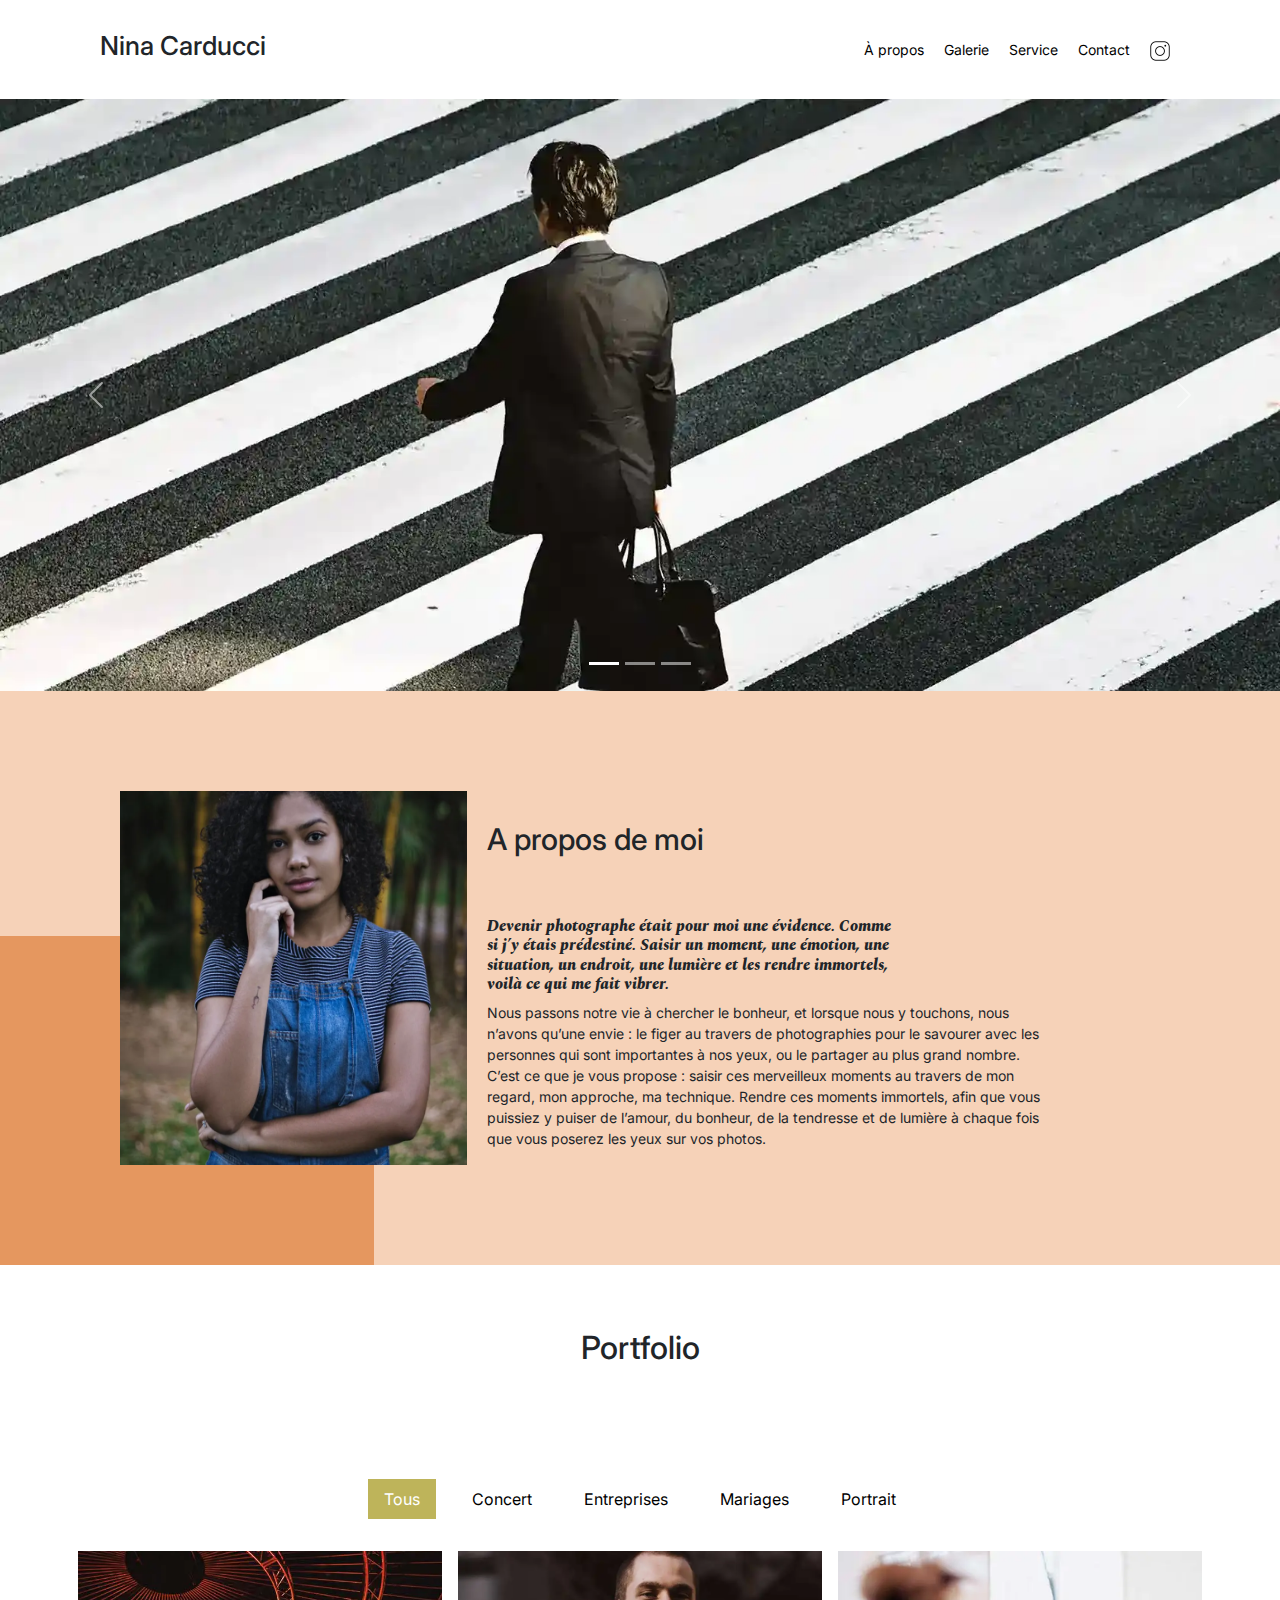
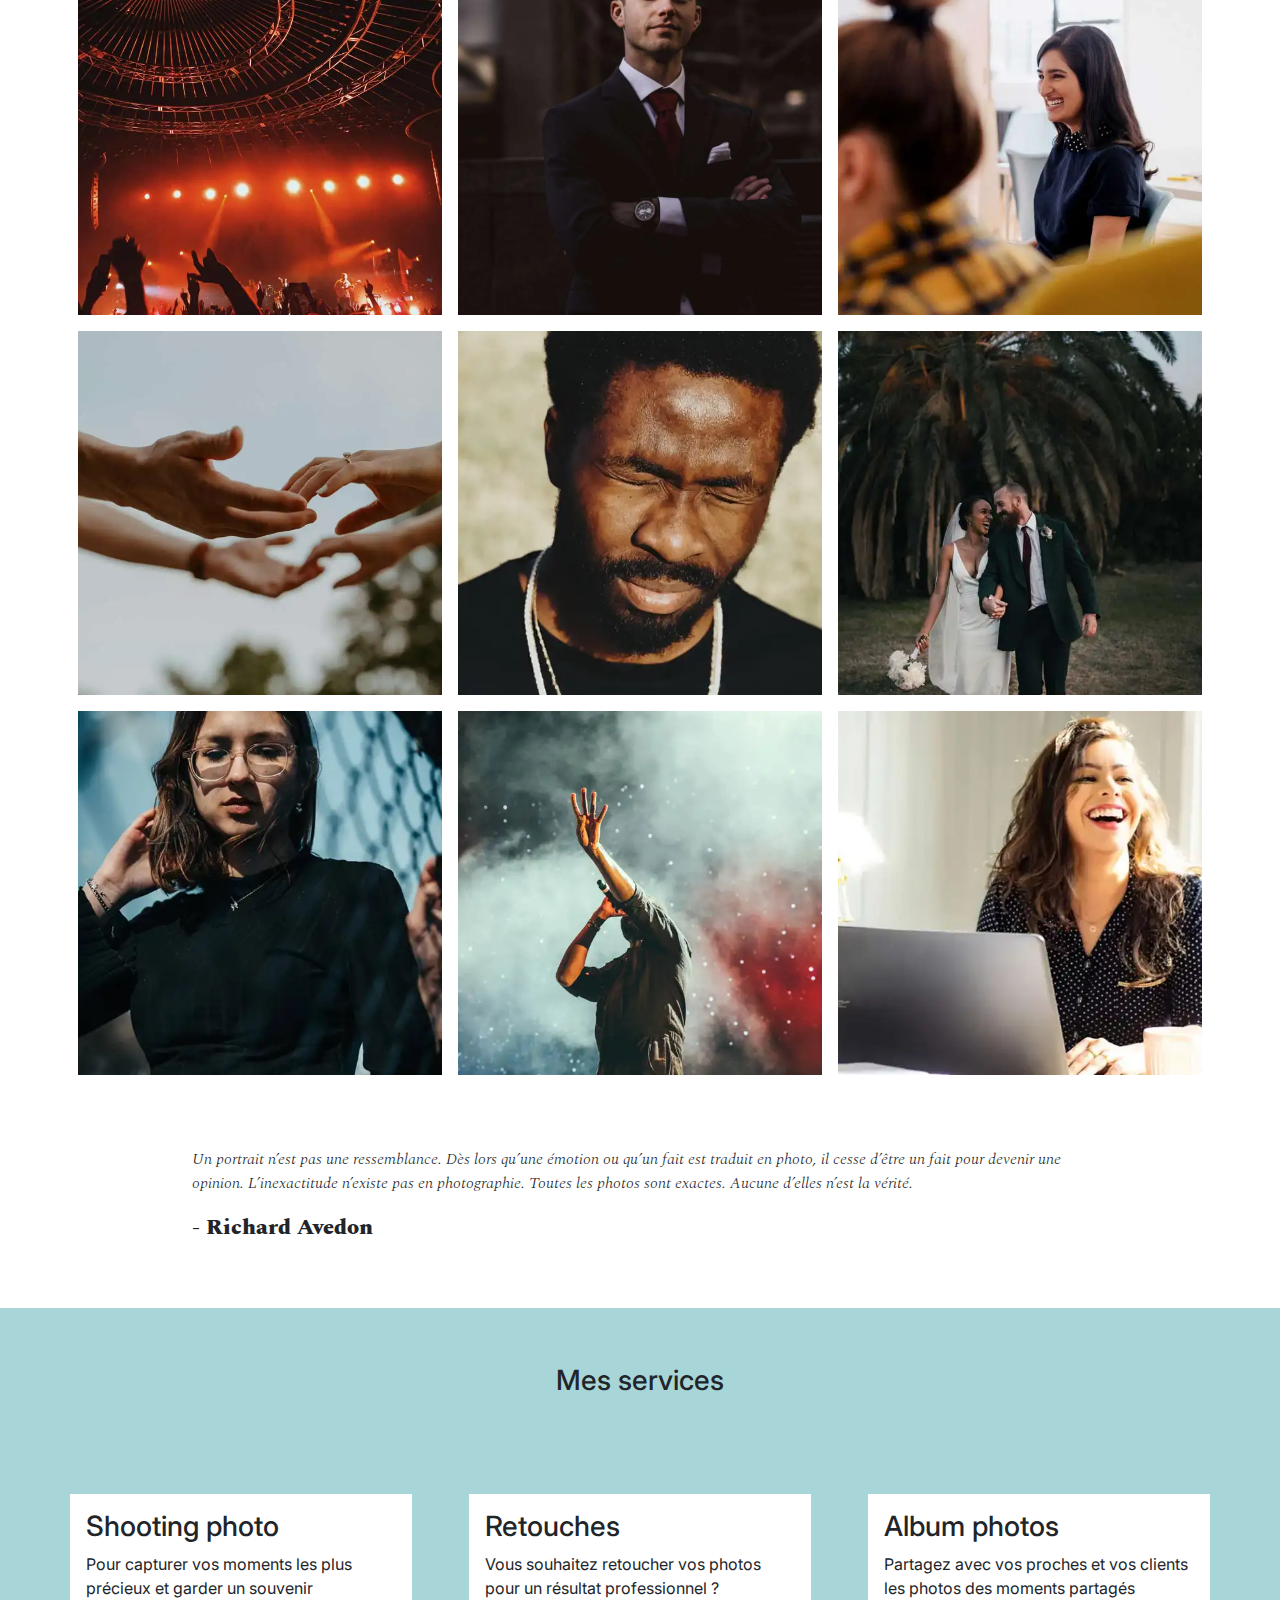
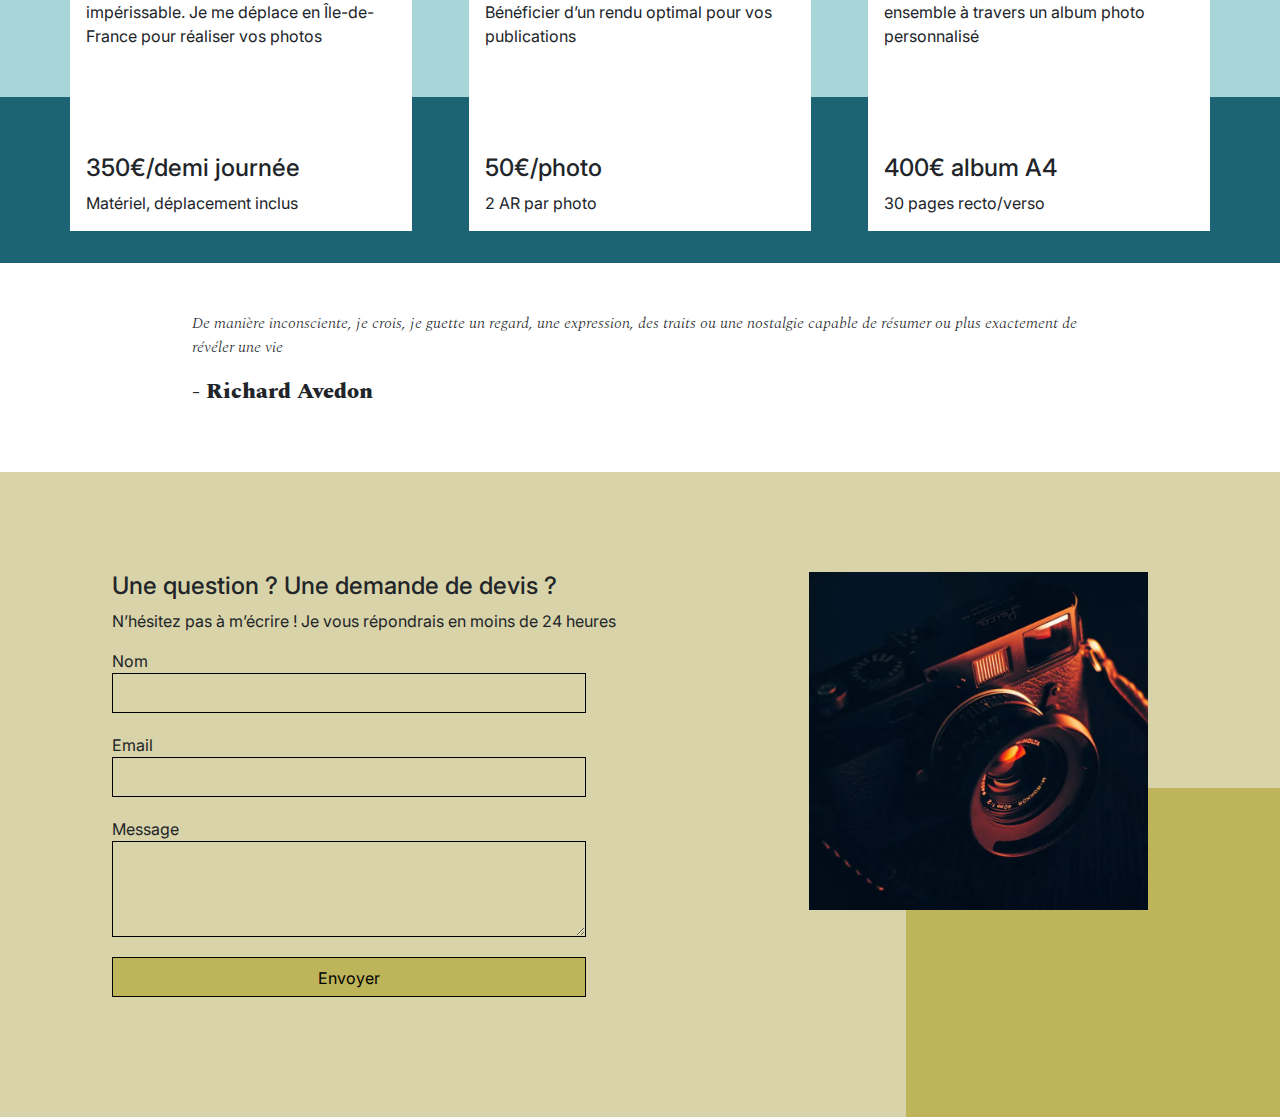
==== index.html @ 395af598 "style" ====
<!DOCTYPE html>
<html lang="fr">
  <head>
    <meta charset="UTF-8" />
    <meta name="viewport" content="width=device-width, initial-scale=1.0" />
    <meta name="author" content="Nina Carducci" />
    <meta
      name="description"
      content="Photographe professionnelle expérimentée basée à Bordeaux, spécialisée en portraits & événementiel"
    />
    <meta name="robots" content="index, follow" />

    <!-- Primary Meta Tags -->
    <title>Nina Carducci</title>
    <meta name="title" content="Nina Carducci" />

    <!-- Open Graph / Facebook -->
    <meta property="og:type" content="website" />
    <meta
      property="og:url"
      content="https://maxxxiiime.github.io/ninacarducci/"
    />
    <meta property="og:title" content="Nina Carducci" />
    <meta
      property="og:description"
      content="Photographe professionnelle expérimentée basée à Bordeaux, spécialisée en portraits & événementiel"
    />
    <meta
      property="og:image"
      content="https://maxxxiiime.github.io/ninacarducci/assets/images/photographe-nina-carducci-w-840.webp/"
    />

    <!-- Twitter -->
    <meta property="twitter:card" content="summary_large_image" />
    <meta
      property="twitter:url"
      content="https://maxxxiiime.github.io/ninacarducci/"
    />
    <meta property="twitter:title" content="Nina Carducci" />
    <meta
      property="twitter:description"
      content="Photographe professionnelle expérimentée basée à Bordeaux, spécialisée en portraits & événementiel"
    />
    <meta
      property="twitter:image"
      content="https://maxxxiiime.github.io/ninacarducci/assets/images/photographe-nina-carducci-w-840.webp/"
    />
    <!-- Instagram -->
    <meta property="instagram:title" content="Nina Carducci" />
    <meta
      property="instagram:description"
      content="Photographe professionnelle expérimentée basée à Bordeaux, spécialisée en portraits & événementiel"
    />
    <meta
      property="og:instagram"
      content="https://www.instagram.com/ninacarducci.photo/"
    />
    <meta
      property="instagram:image"
      content="https://maxxxiiime.github.io/ninacarducci/assets/images/photographe-nina-carducci-w-840.webp"
    />
    <script type="application/ld+json">
      {
        "@context": "http://schema.org",
        "@type": "LocalBusiness",
        "name": "Nina Carducci",
        "address": {
          "@type": "PostalAddress",
          "streetAddress": "68 Avenue Alsace-Lorraine",
          "postalCode": "33200",
          "addressLocality": "Bordeaux"
        },
        "telephone": "05 56 67 78 89",
        "openingHours": "Mo-Fr 10:00-19:00"
        "url": "https://ninacarducci.github.io/",
      }
    </script>
<style>
			@import url('https://fonts.googleapis.com/css2?family=Inter&family=Spectral:ital,wght@0,400;1,300;1,800&display=swap');
		</style>
    <link
      rel="stylesheet"
      href="https://cdn.jsdelivr.net/npm/bootstrap@5.3.0/dist/css/bootstrap.min.css"
    />
    <link rel="stylesheet" href="./assets/style.css" />
    <!-- <link rel="stylesheet" href="./assets/style2.css" /> -->

    <link
      rel="icon"
      type="image/png"
      href="./assets/images/ninacarducci-favicon.png"
    />
    <title>Nina Carducci</title>
  </head>
  <body>
    <header class="top-header">
      <h1 class="name">Nina Carducci</h1>
      <div class="nav">
        <ul>
          <li>
            <a href="#about" aria-label="Aller à la section À propos"
              >À propos</a
            >
          </li>
          <li>
            <a href="#gallery" aria-label="Aller à la section Galerie"
              >Galerie</a
            >
          </li>
          <li>
            <a href="#services" aria-label="Aller à la section Service"
              >Service</a
            >
          </li>
          <li>
            <a href="#contact" aria-label="Aller à la section Contact"
              >Contact</a
            >
          </li>
          <li>
            <a
              class="social-link"
              href="https://www.instagram.com/ninacarducci.photo/?hl=fr"
              target="_blank"
              aria-label="Visitez mon profil Instagram"
            >
              <img
                src="assets/images/instagram.webp"
                width="20px"
                height="20px"
                alt="instagram"
                aria-label="instagram"
            /></a>
          </li>
        </ul>
      </div>
    </header>
    <main>
      <div id="header">
        <div
          id="carouselExampleIndicators"
          class="carousel slide"
          data-bs-ride="carousel"
        >
          <div class="carousel-indicators">
            <button
              type="button"
              data-bs-target="#carouselExampleIndicators"
              data-bs-slide-to="0"
              class="active"
              aria-current="true"
              aria-label="Slide 1"
            ></button>
            <button
              type="button"
              data-bs-target="#carouselExampleIndicators"
              data-bs-slide-to="1"
              aria-label="Slide 2"
            ></button>
            <button
              type="button"
              data-bs-target="#carouselExampleIndicators"
              data-bs-slide-to="2"
              aria-label="Slide 3"
            ></button>
          </div>
          <div class="carousel-inner">
            <div class="carousel-item active">
              <img
                src="./assets/images/slider/ryoji-iwata-photographie-ninacarducci.webp"
                class="d-block w-100 h-100"
                alt="ryoji photographie ninacarducci"
                aria-label="ryoji photographie ninacarducci"
              />
            </div>
            <div class="carousel-item">
              <img
                src="./assets/images/slider/nicholas-green-photographie-ninacarducci.webp"
                class="d-block w-100 h-100"
                alt="nicholas photographie ninacarducci"
                aria-label="nicholas photographie ninacarducci"
              />
            </div>
            <div class="carousel-item">
              <img
                src="./assets/images/slider/edward-cisneros-photographie-ninacarducci.webp"
                class="d-block w-100 h-100"
                alt="edward photographie ninacarducci"
                aria-label="edward photographie ninacarducci"
              />
            </div>
          </div>
          <button
            class="carousel-control-prev"
            type="button"
            data-bs-target="#carouselExampleIndicators"
            data-bs-slide="prev"
            aria-label="Slide précedent"
          >
            <span
              class="carousel-control-prev-icon"
              aria-hidden="true"
              aria-label="Image précédente"
            ></span>
            <span class="visually-hidden">Previous</span>
          </button>
          <button
            class="carousel-control-next"
            type="button"
            data-bs-target="#carouselExampleIndicators"
            data-bs-slide="next"
            aria-label="Slide suivant"
          >
            <span
              class="carousel-control-next-icon"
              aria-hidden="true"
              aria-label="Image suivante"
            ></span>
            <span class="visually-hidden">Next</span>
          </button>
        </div>
      </div>
      <div id="about">
        <div class="picture left">
          <img
            src="./assets/images/photographe-nina-carducci-w-840.webp"
            class="w-100 h-100"
            alt="photographie nina carducci"
            loading="lazy"
          />
        </div>
        <div id="about-me">
          <h3 class="about-me__title">A propos de moi</h3>
          <h6 class="about-me__introduction">
            Devenir photographe était pour moi une évidence. Comme si j’y étais
            prédestiné. Saisir un moment, une émotion, une situation, un
            endroit, une lumière et les rendre immortels, voilà ce qui me fait
            vibrer.
          </h6>
          <p>
            Nous passons notre vie à chercher le bonheur, et lorsque nous y
            touchons, nous n’avons qu’une envie : le figer au travers de
            photographies pour le savourer avec les personnes qui sont
            importantes à nos yeux, ou le partager au plus grand nombre. C’est
            ce que je vous propose : saisir ces merveilleux moments au travers
            de mon regard, mon approche, ma technique. Rendre ces moments
            immortels, afin que vous puissiez y puiser de l’amour, du bonheur,
            de la tendresse et de lumière à chaque fois que vous poserez les
            yeux sur vos photos.
          </p>
        </div>
      </div>
      <div id="gallery">
        <h2 class="title">Portfolio</h2>
        <div class="container py-3">
          <div class="gallery" style="display: none">
            <img
              src="./assets/images/gallery/concerts/aaron-paul-photo-ninacarducci-w-630.webp"
              data-gallery-tag="Concert"
              class="gallery-item"
              width="630"
              height="840"
              alt="photographie nina carducci concert aaron"
              aria-label="photographie nina carducci concert aaron"
              loading="lazy"
            />

            <img
              data-gallery-tag="Entreprises"
              class="gallery-item"
              src="./assets/images/gallery/entreprise/ali-morshedlou-photo-ninacarducci-w-840.webp"
              width="840"
              height="1260"
              alt="photographie nina carducci entreprise ali"
              aria-label="photographie nina carducci entreprise ali "
              loading="lazy"
            />

            <img
              data-gallery-tag="Entreprises"
              class="gallery-item"
              src="./assets/images/gallery/entreprise/jason-goodman-photo-ninacarducci-w-840.webp"
              width="840px"
              alt="photographie nina carducci entreprise jason"
              aria-label="photographie nina carducci entreprise jason"
              loading="lazy"
            />

            <img
              data-gallery-tag="Mariages"
              class="gallery-item"
              src="./assets/images/gallery/mariage/hannah-busing-photo-ninacarducci-w-820.webp"
              width="820px"
              alt="photographie nina Carducci mariages hannah"
              aria-label="photographie nina Carducci mariages hannah"
              loading="lazy"
            />

            <img
              data-gallery-tag="Portrait"
              class="gallery-item"
              src="./assets/images/gallery/portraits/ade-tunji-photographie-ninacarducci-w-540.webp"
              width="540px"
              alt="photographie nina Carducci portraits ade"
              aria-label="photographie nina Carducci portraits ade"
              loading="lazy"
            />
            <img
              data-gallery-tag="Mariages"
              class="gallery-item"
              src="./assets/images/gallery/mariage/jakob-owens-photo-ninacarducci-w-560.webp"
              width="560px"
              alt="photographie nina Carducci mariages jakob"
              aria-label="photographie nina Carducci mariages jakob"
              loading="lazy"
            />

            <img
              data-gallery-tag="Portrait"
              class="gallery-item"
              src="./assets/images/gallery/portraits/nino-van-prattenburg-photographie-ninacarducci-w-540.webp"
              width="540px"
              alt="photographie nina Carducci portraits nino"
              aria-label="photographie nina Carducci portraits nino"
              loading="lazy"
            />

            <img
              data-gallery-tag="Concert"
              class="gallery-item"
              src="./assets/images/gallery/concerts/austin-neill-photo-ninacarducci-w-840.webp"
              width="840px"
              alt="photographie nina Carducci concert austin"
              aria-label="photographie nina Carducci concert austin"
              loading="lazy"
            />

            <img
              data-gallery-tag="Entreprises"
              class="gallery-item"
              src="./assets/images/gallery/entreprise/mateus-campos-felipe-photo-ninacarducci-w-840.webp"
              width="840px"
              alt="photographie nina Carducci entreprises mateus"
              aria-label="photographie nina Carducci entreprises mateus"
              loading="lazy"
            />
          </div>
        </div>
        <div class="quote">
          <figure>
            <blockquote>
              <p class="quote__text">
                Un portrait n’est pas une ressemblance. Dès lors qu’une émotion
                ou qu’un fait est traduit en photo, il cesse d’être un fait pour
                devenir une opinion. L’inexactitude n’existe pas en
                photographie. Toutes les photos sont exactes. Aucune d’elles
                n’est la vérité.
              </p>
            </blockquote>
            <figcaption class="quote__author">- Richard Avedon</figcaption>
          </figure>
        </div>
      </div>
      <div id="services">
        <h3 class="title">Mes services</h3>
        <div class="container">
          <div class="service">
            <div class="service__description">
              <h3>Shooting photo</h3>
              <p>
                Pour capturer vos moments les plus précieux et garder un
                souvenir impérissable. Je me déplace en Île-de-France pour
                réaliser vos photos
              </p>
            </div>
            <div class="service__price">
              <h4>350€/demi journée</h4>
              <span>Matériel, déplacement inclus</span>
            </div>
          </div>
          <div class="service">
            <div class="service__description">
              <h3>Retouches</h3>
              <p>
                Vous souhaitez retoucher vos photos pour un résultat
                professionnel ? Bénéficier d’un rendu optimal pour vos
                publications
              </p>
            </div>
            <div class="service__price">
              <h4>50€/photo</h4>
              <span>2 AR par photo</span>
            </div>
          </div>
          <div class="service">
            <div class="service__description">
              <h3>Album photos</h3>
              <p>
                Partagez avec vos proches et vos clients les photos des moments
                partagés ensemble à travers un album photo personnalisé
              </p>
            </div>
            <div class="service__price">
              <h4>400€ album A4</h4>
              <span>30 pages recto/verso</span>
            </div>
          </div>
        </div>
      </div>
      <div class="quote">
        <figure>
          <blockquote>
            <p class="quote__text">
              De manière inconsciente, je crois, je guette un regard, une
              expression, des traits ou une nostalgie capable de résumer ou plus
              exactement de révéler une vie
            </p>
          </blockquote>
          <figcaption class="quote__author">- Richard Avedon</figcaption>
        </figure>
      </div>
    </main>
    <footer id="contact">
      <div class="container">
        <div class="form-container">
          <h4>Une question ? Une demande de devis ?</h4>
          <p>
            N’hésitez pas à m’écrire ! Je vous répondrais en moins de 24 heures
          </p>
          <form method="post">
            <label for="nom">Nom</label>
            <input
              type="text"
              name="nom"
              id="nom"
              aria-label="Entrez votre nom"
            />
            <label for="email">Email</label>
            <input
              type="email"
              name="email"
              id="email"
              aria-label="Votre adresse email"
            />
            <label for="message">Message</label>
            <textarea
              name="message"
              id="message"
              cols="30"
              rows="10"
              required
            ></textarea>
            <input
              type="submit"
              value="Envoyer"
              aria-label="Envoyer le formulaire"
            />
          </form>
        </div>
        <figure class="picture right">
          <img src="./assets/images/camera.webp" alt="camera"  width="400px"
          height="auto" />
        </figure>
      </div>
    </footer>

    <script src="https://cdn.jsdelivr.net/npm/bootstrap@5.3.0/dist/js/bootstrap.min.js"></script>

    <script src="https://cdn.jsdelivr.net/npm/jquery@3.7.0/dist/jquery.min.js"></script>

    <script src="./assets/maugallery.js"></script>
    <script src="./assets/scripts.js"></script>
  </body>
</html>
---- assets/style.css ----
body{max-width:1920px;margin:auto}*{font-family:'Inter';font-style:normal}.top-header{background-color:#fff;position:sticky;top:0;z-index:1000;display:flex;justify-content:space-between;padding-inline:100px;padding-block:30px;align-items:center}.top-header .name{font-size:26px}.nav ul{display:flex;list-style-type:none;font-size:14px;margin-bottom:0}.nav li{padding-inline:10px}.nav a{text-decoration:none;color:#000}.social-link img{width:20px}#about{display:flex;background-color:#F6D2B8;padding-inline:100px;padding-block:100px;position:relative}.picture.left::before{content:' ';background-color:#E5975F;width:374px;height:329px;position:absolute;bottom:0;left:0;z-index:-1}.picture{flex:1;margin:0 20px;z-index:0}.picture img{width:100%}#about-me{flex:2}.about-me__title{margin-top:1em;margin-bottom:60px;font-size:30px}.about-me__introduction{font-family:'Spectral';font-weight:800;font-style:italic;width:60%}#about-me p{width:80%;font-size:14px}#gallery{min-height:100vh}.title{text-align:center;padding-block:2em}.gallery .nav{justify-content:center}.nav-pills .nav-link.active,.nav-pills .show>.nav-link{color:#fff;background-color:#BEB45A;border-radius:0}.nav-pills .nav-link{color:#000;cursor: pointer;}.item-column{position:relative;margin-bottom:0!important;padding:0}.item-column::after{content:"";display:block;padding-bottom:100%}.gallery-item{position:absolute;width:100%;height:100%;object-fit:cover;padding:.5em;cursor: pointer;}.mg-prev,.mg-next{width:30px;height:30px;border-radius:0%;justify-content:center;align-items:center;display:flex;font-size:24px}.quote{font-family:'Spectral';font-style:italic;width:70%;margin:auto;padding-block:3em}.quote__text{font-family:'Spectral';font-style:italic;font-weight:300}.quote__author{font-family:Spectral;font-weight:800;font-size:22px}#services{margin:auto;background-color:#A8D5D8;position:relative}#services .container::before{content:' ';background-color:#1C6474;position:absolute;width:100%;height:30%;bottom:0;left:0;z-index:0}#services .container{justify-content:space-between;display:flex;padding:2em 0}.service{background-color:#fff;max-width:390px;width:30%;height:337px;padding:1em;display:flex;flex-direction:column;justify-content:space-between;z-index:1}#contact{margin:auto;background-color:#D8D3A8;position:relative;padding-inline:100px;padding-block:100px}#contact .container{display:flex}.picture.right::before{content:' ';background-color:#BEB45A;width:374px;height:329px;position:absolute;bottom:0;right:0;z-index:-1}.form-container{flex:2}form{display:flex;flex-direction:column;width:70%;align-items:flex-start}form input{width:100%;background-color:transparent;border:solid 1px;height:2.5em;margin-bottom:20px}form textarea{width:100%;background-color:transparent;border:solid 1px;height:5em;line-height:2.5em;font-size:1.2em;margin-bottom:20px}input[type="submit"]{background-color:#BEB45A;padding:.5em 1em}@media all and (max-width:1180px){.picture{flex:2}#about,#contact .container{align-items:center}.about-me__title{margin-top:0;margin-bottom:1em}#about-me h6,#about-me p{width:100%}}@media all and (max-width:1000px){#about{flex-direction:column}.picture{width:50%}.picture.left::before{width:100%;height:30%;position:absolute;bottom:auto;top:0;left:0;z-index:-1}.about-me__title{text-align:center;margin-top:1em}#services .container{flex-direction:column}.service{width:100%;max-width:100%;height:auto;margin:2em 0}.service__description{margin-bottom:1em}#services .container::before{width:30%;height:100%;bottom:0;right:0;left:auto;z-index:0}#contact .container{flex-direction:column}#contact .picture.right{margin-top:1em}.picture.right::before{width:100%;height:30%;position:absolute;bottom:0;right:0;z-index:-1}}@media all and (max-width:650px){.top-header{flex-direction:column;padding-inline:0}.top-header .nav,.top-header .nav ul{width:100%;padding:0 0 0 0}.top-header .nav li{flex:1;padding-block:1em;text-align:center}.picture.left::before,.picture.right::before{height:150px}#services .container{align-items:center}.service{max-width:90%}#about,#contact{padding-inline:2em;padding-block:2em}form{width:100%}.picture{width:80%}}
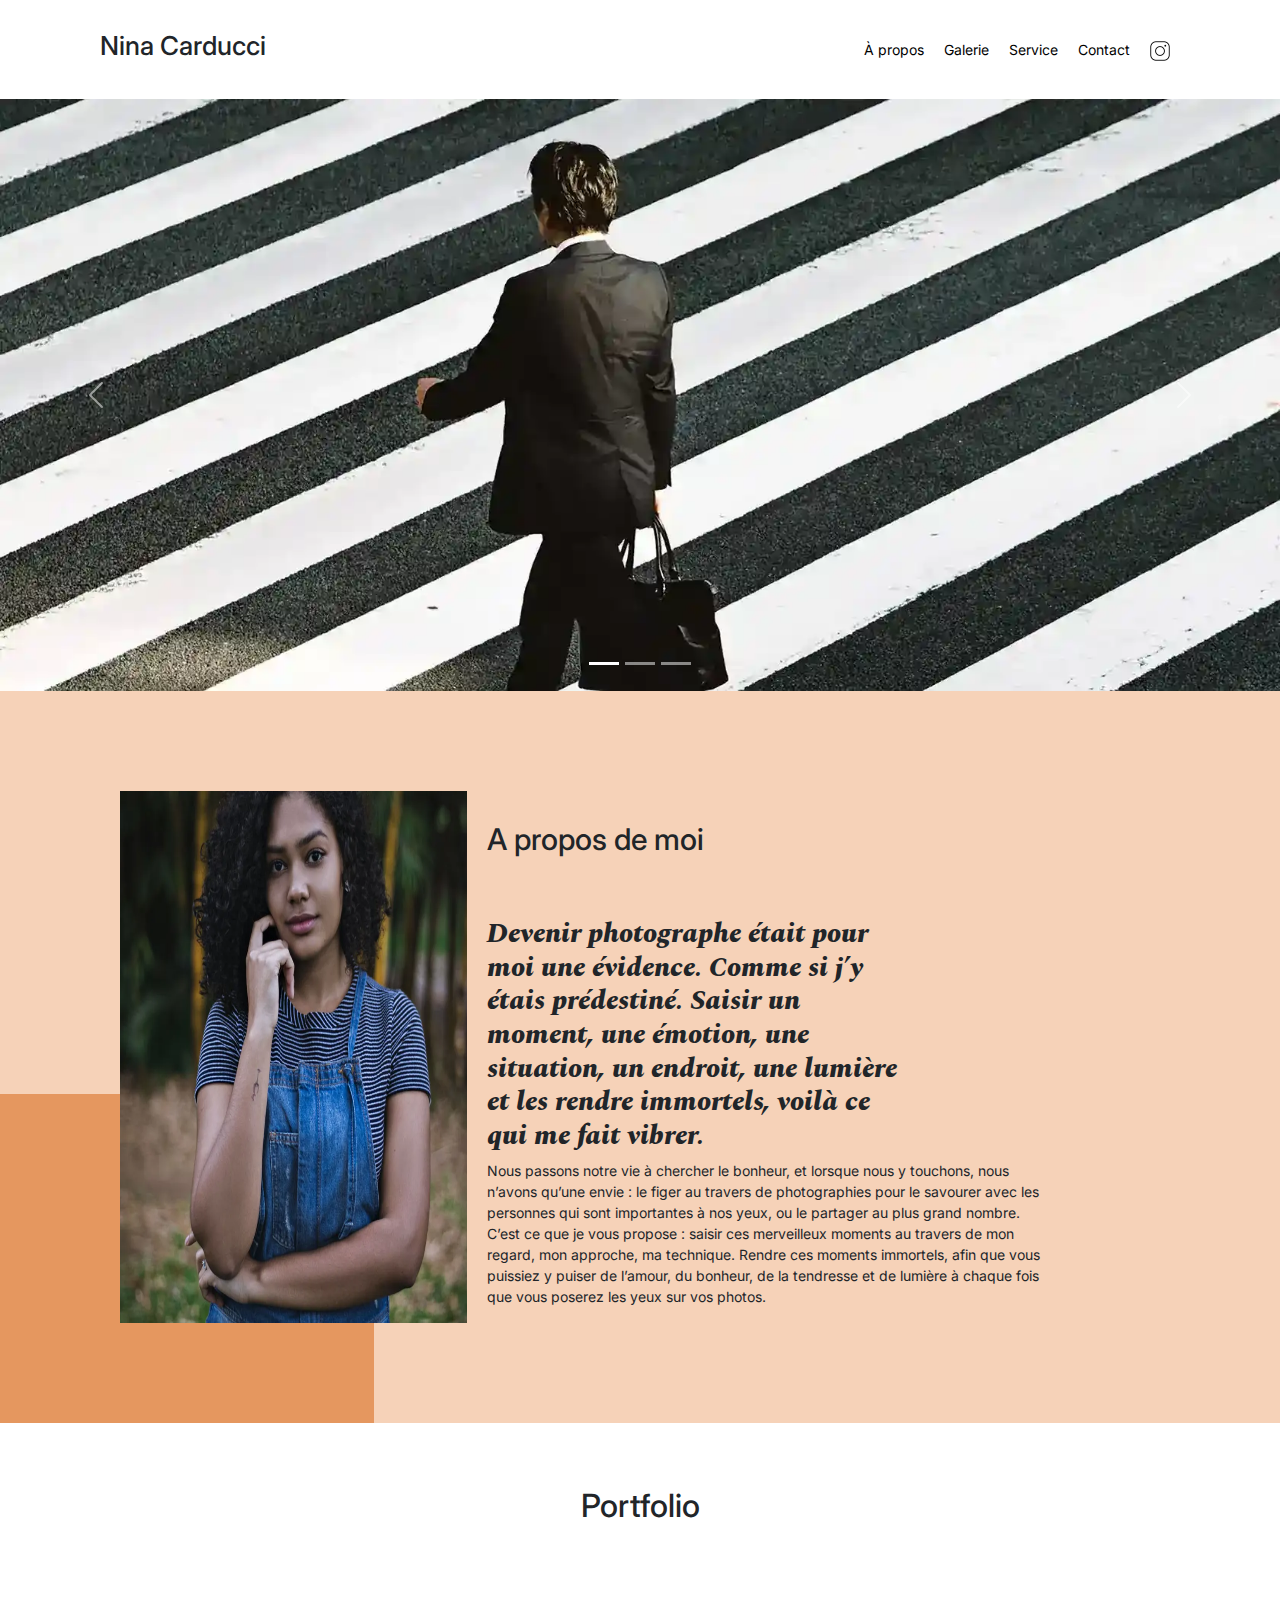
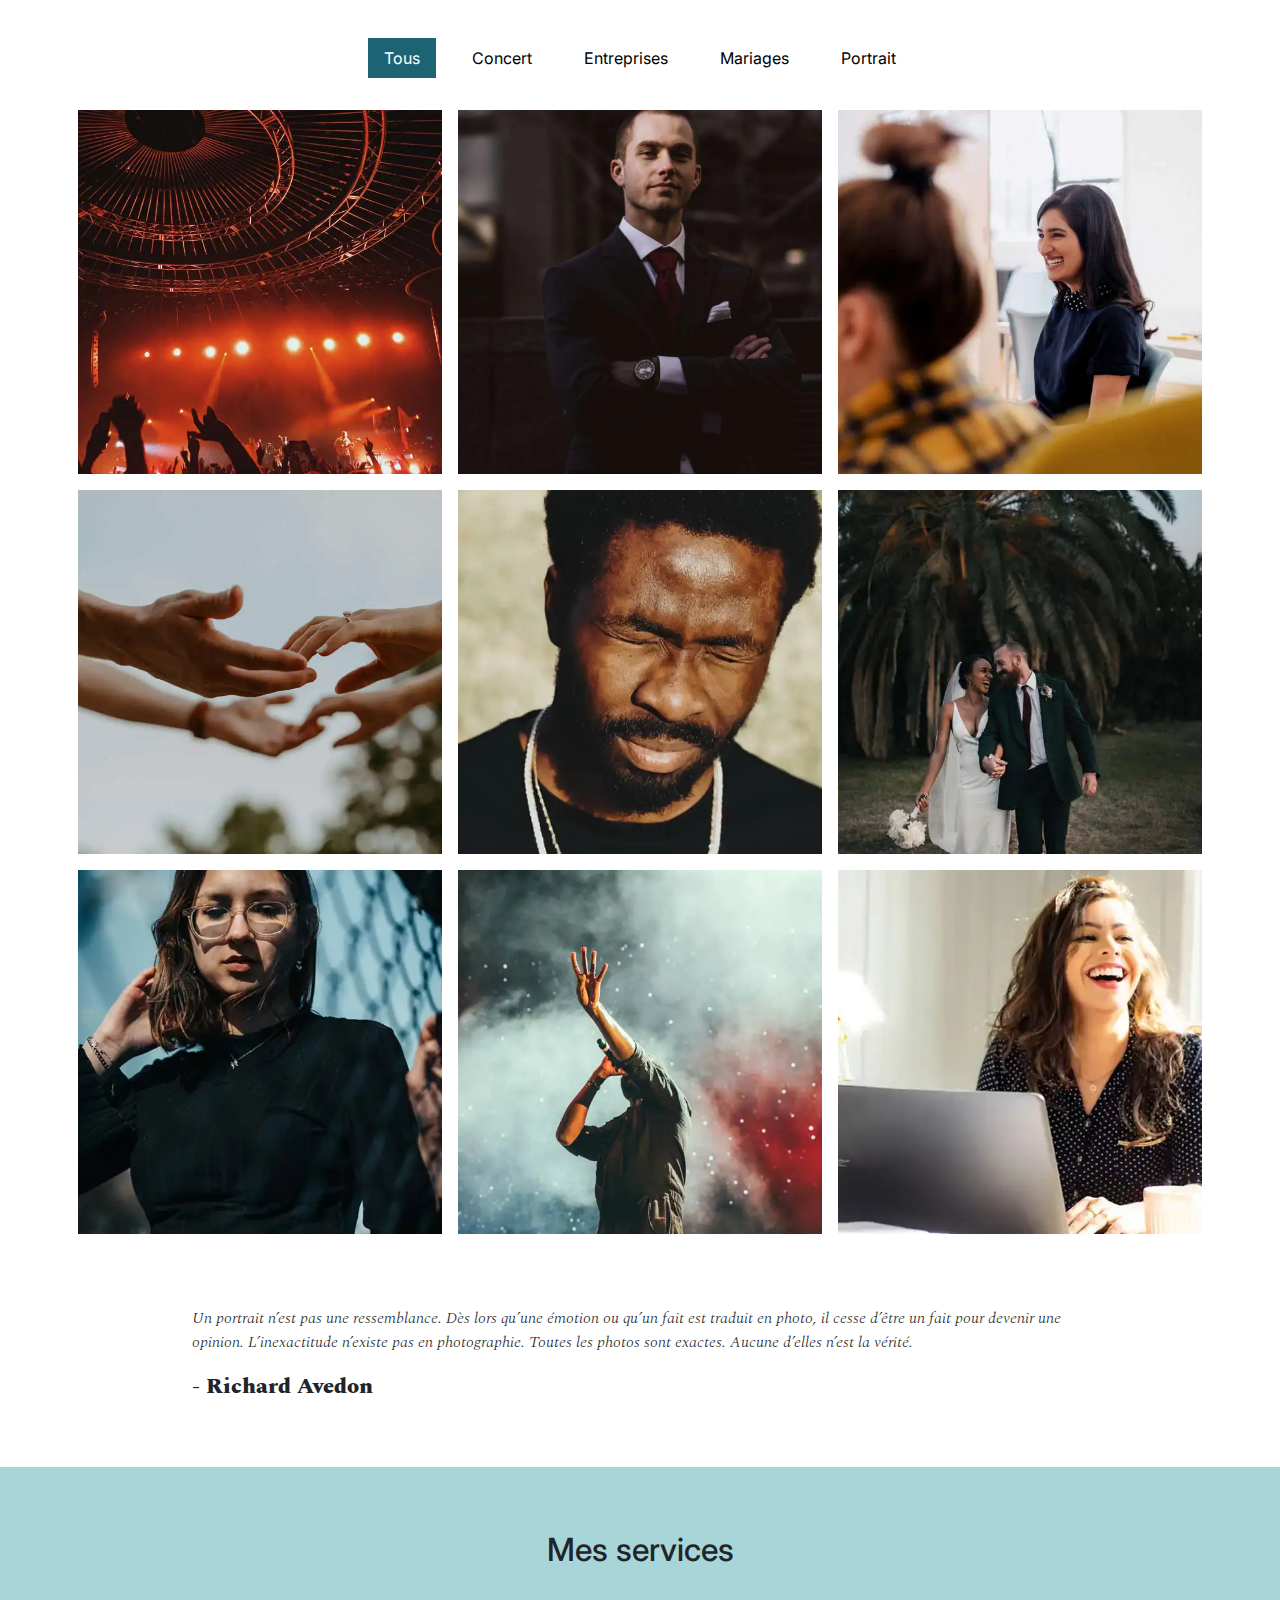
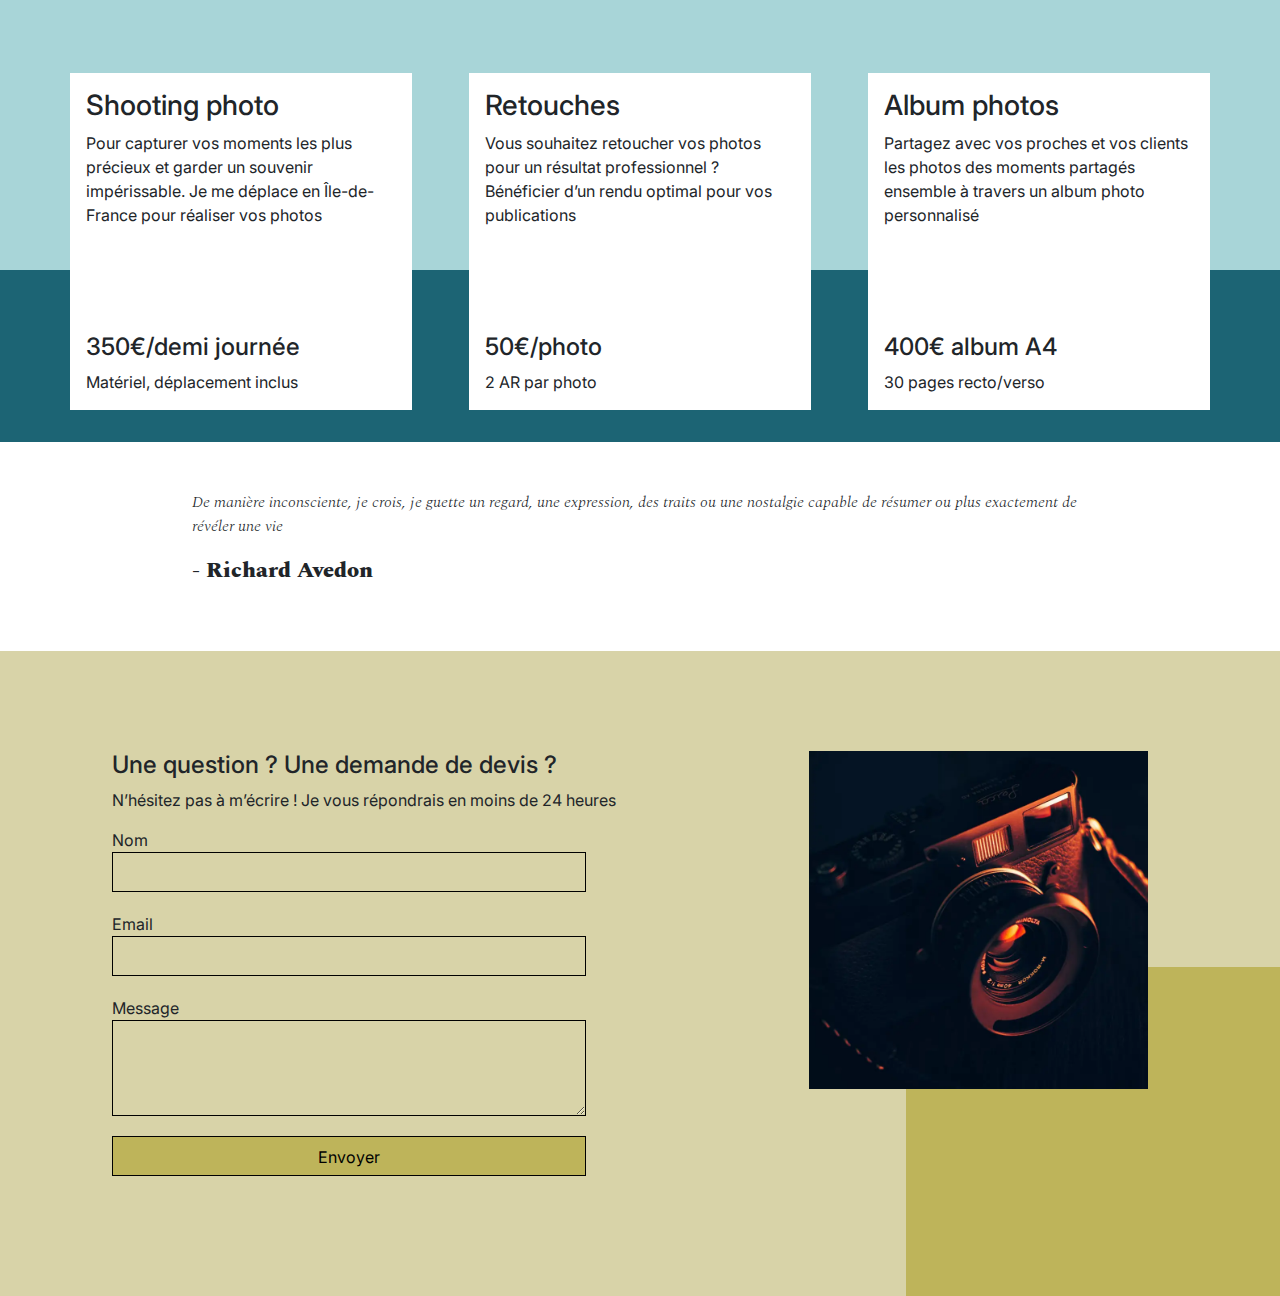
==== commit f9920488: "correctifs" ====
--- a/index.html
+++ b/index.html
@@ -6,7 +6,7 @@
     <meta name="author" content="Nina Carducci" />
     <meta
       name="description"
-      content="Photographe professionnelle expérimentée basée à Bordeaux, spécialisée en portraits & événementiel"
+      content="Nina Carducci, photographe professionnelle expérimentée basée à Bordeaux, spécialisée en portraits & événementiel"
     />
     <meta name="robots" content="index, follow" />
 
@@ -95,7 +95,7 @@
   <body>
     <header class="top-header">
       <h1 class="name">Nina Carducci</h1>
-      <div class="nav">
+      <nav class="nav">
         <ul>
           <li>
             <a href="#about" aria-label="Aller à la section À propos"
@@ -133,7 +133,7 @@
             /></a>
           </li>
         </ul>
-      </div>
+      </nav>
     </header>
     <main>
       <div id="header">
@@ -178,16 +178,14 @@
                 src="./assets/images/slider/nicholas-green-photographie-ninacarducci.webp"
                 class="d-block w-100 h-100"
                 alt="nicholas photographie ninacarducci"
-                aria-label="nicholas photographie ninacarducci"
-              />
+                aria-label="nicholas photographie ninacarducci">
             </div>
             <div class="carousel-item">
               <img
                 src="./assets/images/slider/edward-cisneros-photographie-ninacarducci.webp"
                 class="d-block w-100 h-100"
                 alt="edward photographie ninacarducci"
-                aria-label="edward photographie ninacarducci"
-              />
+                aria-label="edward photographie ninacarducci">
             </div>
           </div>
           <button
@@ -222,21 +220,18 @@
       </div>
       <div id="about">
         <div class="picture left">
-          <img
-            src="./assets/images/photographe-nina-carducci-w-840.webp"
-            class="w-100 h-100"
-            alt="photographie nina carducci"
-            loading="lazy"
-          />
+          <img src="./assets/images/photographe-nina-carducci-w-840.webp" class="h-100"
+            width ="auto" alt="photographie nina carducci"
+            loading="lazy">
         </div>
         <div id="about-me">
-          <h3 class="about-me__title">A propos de moi</h3>
-          <h6 class="about-me__introduction">
+          <h2 class="about-me__title">A propos de moi</h2>
+          <h3 class="about-me__introduction">
             Devenir photographe était pour moi une évidence. Comme si j’y étais
             prédestiné. Saisir un moment, une émotion, une situation, un
             endroit, une lumière et les rendre immortels, voilà ce qui me fait
             vibrer.
-          </h6>
+          </h3>
           <p>
             Nous passons notre vie à chercher le bonheur, et lorsque nous y
             touchons, nous n’avons qu’une envie : le figer au travers de
@@ -253,7 +248,7 @@
       <div id="gallery">
         <h2 class="title">Portfolio</h2>
         <div class="container py-3">
-          <div class="gallery" style="display: none">
+          <section class="gallery" style="display: none">
             <img
               src="./assets/images/gallery/concerts/aaron-paul-photo-ninacarducci-w-630.webp"
               data-gallery-tag="Concert"
@@ -262,9 +257,7 @@
               height="840"
               alt="photographie nina carducci concert aaron"
               aria-label="photographie nina carducci concert aaron"
-              loading="lazy"
-            />
-
+              loading="lazy">
             <img
               data-gallery-tag="Entreprises"
               class="gallery-item"
@@ -273,9 +266,7 @@
               height="1260"
               alt="photographie nina carducci entreprise ali"
               aria-label="photographie nina carducci entreprise ali "
-              loading="lazy"
-            />
-
+              loading="lazy">
             <img
               data-gallery-tag="Entreprises"
               class="gallery-item"
@@ -283,38 +274,26 @@
               width="840px"
               alt="photographie nina carducci entreprise jason"
               aria-label="photographie nina carducci entreprise jason"
-              loading="lazy"
-            />
-
-            <img
-              data-gallery-tag="Mariages"
-              class="gallery-item"
+              loading="lazy">
+            <img data-gallery-tag="Mariages" class="gallery-item"
               src="./assets/images/gallery/mariage/hannah-busing-photo-ninacarducci-w-820.webp"
               width="820px"
               alt="photographie nina Carducci mariages hannah"
               aria-label="photographie nina Carducci mariages hannah"
-              loading="lazy"
-            />
-
+              loading="lazy">
             <img
-              data-gallery-tag="Portrait"
-              class="gallery-item"
+              data-gallery-tag="Portrait" class="gallery-item"
               src="./assets/images/gallery/portraits/ade-tunji-photographie-ninacarducci-w-540.webp"
               width="540px"
               alt="photographie nina Carducci portraits ade"
               aria-label="photographie nina Carducci portraits ade"
-              loading="lazy"
-            />
-            <img
-              data-gallery-tag="Mariages"
-              class="gallery-item"
+              loading="lazy">
+            <img data-gallery-tag="Mariages" class="gallery-item"
               src="./assets/images/gallery/mariage/jakob-owens-photo-ninacarducci-w-560.webp"
               width="560px"
               alt="photographie nina Carducci mariages jakob"
               aria-label="photographie nina Carducci mariages jakob"
-              loading="lazy"
-            />
-
+              loading="lazy">
             <img
               data-gallery-tag="Portrait"
               class="gallery-item"
@@ -322,31 +301,22 @@
               width="540px"
               alt="photographie nina Carducci portraits nino"
               aria-label="photographie nina Carducci portraits nino"
-              loading="lazy"
-            />
-
-            <img
-              data-gallery-tag="Concert"
-              class="gallery-item"
+              loading="lazy" >
+            <img data-gallery-tag="Concert" class="gallery-item"
               src="./assets/images/gallery/concerts/austin-neill-photo-ninacarducci-w-840.webp"
               width="840px"
               alt="photographie nina Carducci concert austin"
               aria-label="photographie nina Carducci concert austin"
-              loading="lazy"
-            />
-
-            <img
-              data-gallery-tag="Entreprises"
-              class="gallery-item"
+              loading="lazy">
+            <img data-gallery-tag="Entreprises" class="gallery-item"
               src="./assets/images/gallery/entreprise/mateus-campos-felipe-photo-ninacarducci-w-840.webp"
               width="840px"
               alt="photographie nina Carducci entreprises mateus"
               aria-label="photographie nina Carducci entreprises mateus"
-              loading="lazy"
-            />
-          </div>
-        </div>
-        <div class="quote">
+              loading="lazy">
+          </section>
+        </div>
+        <aside class="quote">
           <figure>
             <blockquote>
               <p class="quote__text">
@@ -359,10 +329,10 @@
             </blockquote>
             <figcaption class="quote__author">- Richard Avedon</figcaption>
           </figure>
-        </div>
+        </aside>
       </div>
-      <div id="services">
-        <h3 class="title">Mes services</h3>
+      <section id="services">
+        <h2 class="title">Mes services</h2>
         <div class="container">
           <div class="service">
             <div class="service__description">
@@ -406,7 +376,7 @@
             </div>
           </div>
         </div>
-      </div>
+      </section>
       <div class="quote">
         <figure>
           <blockquote>
@@ -429,29 +399,21 @@
           </p>
           <form method="post">
             <label for="nom">Nom</label>
-            <input
-              type="text"
-              name="nom"
-              id="nom"
-              aria-label="Entrez votre nom"
+            <input type="text" name="nom"
+              id="nom" aria-label="Entrez votre nom"
             />
             <label for="email">Email</label>
-            <input
-              type="email"
-              name="email"
-              id="email"
-              aria-label="Votre adresse email"
+            <input type="email" name="email"
+              id="email" aria-label="Votre adresse email"
             />
             <label for="message">Message</label>
-            <textarea
-              name="message"
+            <textarea name="message"
               id="message"
               cols="30"
               rows="10"
               required
             ></textarea>
-            <input
-              type="submit"
+            <input type="submit"
               value="Envoyer"
               aria-label="Envoyer le formulaire"
             />
@@ -459,15 +421,14 @@
         </div>
         <figure class="picture right">
           <img src="./assets/images/camera.webp" alt="camera"  width="400px"
-          height="auto" />
+          height="auto" 
+          aria-label="une camera"
+          loading="lazy">
         </figure>
       </div>
     </footer>
-
     <script src="https://cdn.jsdelivr.net/npm/bootstrap@5.3.0/dist/js/bootstrap.min.js"></script>
-
     <script src="https://cdn.jsdelivr.net/npm/jquery@3.7.0/dist/jquery.min.js"></script>
-
     <script src="./assets/maugallery.js"></script>
     <script src="./assets/scripts.js"></script>
   </body>
--- a/assets/style.css
+++ b/assets/style.css
@@ -1 +1 @@
-body{max-width:1920px;margin:auto}*{font-family:'Inter';font-style:normal}.top-header{background-color:#fff;position:sticky;top:0;z-index:1000;display:flex;justify-content:space-between;padding-inline:100px;padding-block:30px;align-items:center}.top-header .name{font-size:26px}.nav ul{display:flex;list-style-type:none;font-size:14px;margin-bottom:0}.nav li{padding-inline:10px}.nav a{text-decoration:none;color:#000}.social-link img{width:20px}#about{display:flex;background-color:#F6D2B8;padding-inline:100px;padding-block:100px;position:relative}.picture.left::before{content:' ';background-color:#E5975F;width:374px;height:329px;position:absolute;bottom:0;left:0;z-index:-1}.picture{flex:1;margin:0 20px;z-index:0}.picture img{width:100%}#about-me{flex:2}.about-me__title{margin-top:1em;margin-bottom:60px;font-size:30px}.about-me__introduction{font-family:'Spectral';font-weight:800;font-style:italic;width:60%}#about-me p{width:80%;font-size:14px}#gallery{min-height:100vh}.title{text-align:center;padding-block:2em}.gallery .nav{justify-content:center}.nav-pills .nav-link.active,.nav-pills .show>.nav-link{color:#fff;background-color:#BEB45A;border-radius:0}.nav-pills .nav-link{color:#000;cursor: pointer;}.item-column{position:relative;margin-bottom:0!important;padding:0}.item-column::after{content:"";display:block;padding-bottom:100%}.gallery-item{position:absolute;width:100%;height:100%;object-fit:cover;padding:.5em;cursor: pointer;}.mg-prev,.mg-next{width:30px;height:30px;border-radius:0%;justify-content:center;align-items:center;display:flex;font-size:24px}.quote{font-family:'Spectral';font-style:italic;width:70%;margin:auto;padding-block:3em}.quote__text{font-family:'Spectral';font-style:italic;font-weight:300}.quote__author{font-family:Spectral;font-weight:800;font-size:22px}#services{margin:auto;background-color:#A8D5D8;position:relative}#services .container::before{content:' ';background-color:#1C6474;position:absolute;width:100%;height:30%;bottom:0;left:0;z-index:0}#services .container{justify-content:space-between;display:flex;padding:2em 0}.service{background-color:#fff;max-width:390px;width:30%;height:337px;padding:1em;display:flex;flex-direction:column;justify-content:space-between;z-index:1}#contact{margin:auto;background-color:#D8D3A8;position:relative;padding-inline:100px;padding-block:100px}#contact .container{display:flex}.picture.right::before{content:' ';background-color:#BEB45A;width:374px;height:329px;position:absolute;bottom:0;right:0;z-index:-1}.form-container{flex:2}form{display:flex;flex-direction:column;width:70%;align-items:flex-start}form input{width:100%;background-color:transparent;border:solid 1px;height:2.5em;margin-bottom:20px}form textarea{width:100%;background-color:transparent;border:solid 1px;height:5em;line-height:2.5em;font-size:1.2em;margin-bottom:20px}input[type="submit"]{background-color:#BEB45A;padding:.5em 1em}@media all and (max-width:1180px){.picture{flex:2}#about,#contact .container{align-items:center}.about-me__title{margin-top:0;margin-bottom:1em}#about-me h6,#about-me p{width:100%}}@media all and (max-width:1000px){#about{flex-direction:column}.picture{width:50%}.picture.left::before{width:100%;height:30%;position:absolute;bottom:auto;top:0;left:0;z-index:-1}.about-me__title{text-align:center;margin-top:1em}#services .container{flex-direction:column}.service{width:100%;max-width:100%;height:auto;margin:2em 0}.service__description{margin-bottom:1em}#services .container::before{width:30%;height:100%;bottom:0;right:0;left:auto;z-index:0}#contact .container{flex-direction:column}#contact .picture.right{margin-top:1em}.picture.right::before{width:100%;height:30%;position:absolute;bottom:0;right:0;z-index:-1}}@media all and (max-width:650px){.top-header{flex-direction:column;padding-inline:0}.top-header .nav,.top-header .nav ul{width:100%;padding:0 0 0 0}.top-header .nav li{flex:1;padding-block:1em;text-align:center}.picture.left::before,.picture.right::before{height:150px}#services .container{align-items:center}.service{max-width:90%}#about,#contact{padding-inline:2em;padding-block:2em}form{width:100%}.picture{width:80%}}+body{max-width:1920px;margin:auto}*{font-family:'Inter';font-style:normal}.top-header{background-color:#fff;position:sticky;top:0;z-index:1000;display:flex;justify-content:space-between;padding-inline:100px;padding-block:30px;align-items:center}.top-header .name{font-size:26px}.nav ul{display:flex;list-style-type:none;font-size:14px;margin-bottom:0}.nav li{padding-inline:10px}.nav a{text-decoration:none;color:#000}.social-link img{width:20px}#about{display:flex;background-color:#F6D2B8;padding-inline:100px;padding-block:100px;position:relative}.picture.left::before{content:' ';background-color:#E5975F;width:374px;height:329px;position:absolute;bottom:0;left:0;z-index:-1}.picture{flex:1;margin:0 20px;z-index:0}.picture img{width:100%}#about-me{flex:2}.about-me__title{margin-top:1em;margin-bottom:60px;font-size:30px}.about-me__introduction{font-family:'Spectral';font-weight:800;font-style:italic;width:60%}#about-me p{width:80%;font-size:14px}#gallery{min-height:100vh}.title{text-align:center;padding-block:2em}.gallery .nav{justify-content:center}.nav-pills .nav-link.active,.nav-pills .show>.nav-link{color:#fff;background-color:#1c6474;border-radius:0}.nav-pills .nav-link{color:#000;cursor: pointer;}.item-column{position:relative;margin-bottom:0!important;padding:0}.item-column::after{content:"";display:block;padding-bottom:100%}.gallery-item{position:absolute;width:100%;height:100%;object-fit:cover;padding:.5em;cursor: pointer;}.mg-prev,.mg-next{width:30px;height:30px;border-radius:0%;justify-content:center;align-items:center;display:flex;font-size:24px}.quote{font-family:'Spectral';font-style:italic;width:70%;margin:auto;padding-block:3em}.quote__text{font-family:'Spectral';font-style:italic;font-weight:300}.quote__author{font-family:Spectral;font-weight:800;font-size:22px}#services{margin:auto;background-color:#A8D5D8;position:relative}#services .container::before{content:' ';background-color:#1C6474;position:absolute;width:100%;height:30%;bottom:0;left:0;z-index:0}#services .container{justify-content:space-between;display:flex;padding:2em 0}.service{background-color:#fff;max-width:390px;width:30%;height:337px;padding:1em;display:flex;flex-direction:column;justify-content:space-between;z-index:1}#contact{margin:auto;background-color:#D8D3A8;position:relative;padding-inline:100px;padding-block:100px}#contact .container{display:flex}.picture.right::before{content:' ';background-color:#BEB45A;width:374px;height:329px;position:absolute;bottom:0;right:0;z-index:-1}.form-container{flex:2}form{display:flex;flex-direction:column;width:70%;align-items:flex-start}form input{width:100%;background-color:transparent;border:solid 1px;height:2.5em;margin-bottom:20px}form textarea{width:100%;background-color:transparent;border:solid 1px;height:5em;line-height:2.5em;font-size:1.2em;margin-bottom:20px}input[type="submit"]{background-color:#BEB45A;padding:.5em 1em}@media all and (max-width:1180px){.picture{flex:2}#about,#contact .container{align-items:center}.about-me__title{margin-top:0;margin-bottom:1em}#about-me h6,#about-me p{width:100%}}@media all and (max-width:1000px){#about{flex-direction:column}.picture{width:50%}.picture.left::before{width:100%;height:30%;position:absolute;bottom:auto;top:0;left:0;z-index:-1}.about-me__title{text-align:center;margin-top:1em}#services .container{flex-direction:column}.service{width:100%;max-width:100%;height:auto;margin:2em 0}.service__description{margin-bottom:1em}#services .container::before{width:30%;height:100%;bottom:0;right:0;left:auto;z-index:0}#contact .container{flex-direction:column}#contact .picture.right{margin-top:1em}.picture.right::before{width:100%;height:30%;position:absolute;bottom:0;right:0;z-index:-1}}@media all and (max-width:650px){.top-header{flex-direction:column;padding-inline:0}.top-header .nav,.top-header .nav ul{width:100%;padding:0 0 0 0}.top-header .nav li{flex:1;padding-block:1em;text-align:center}.picture.left::before,.picture.right::before{height:150px}#services .container{align-items:center}.service{max-width:90%}#about,#contact{padding-inline:2em;padding-block:2em}form{width:100%}.picture{width:80%}}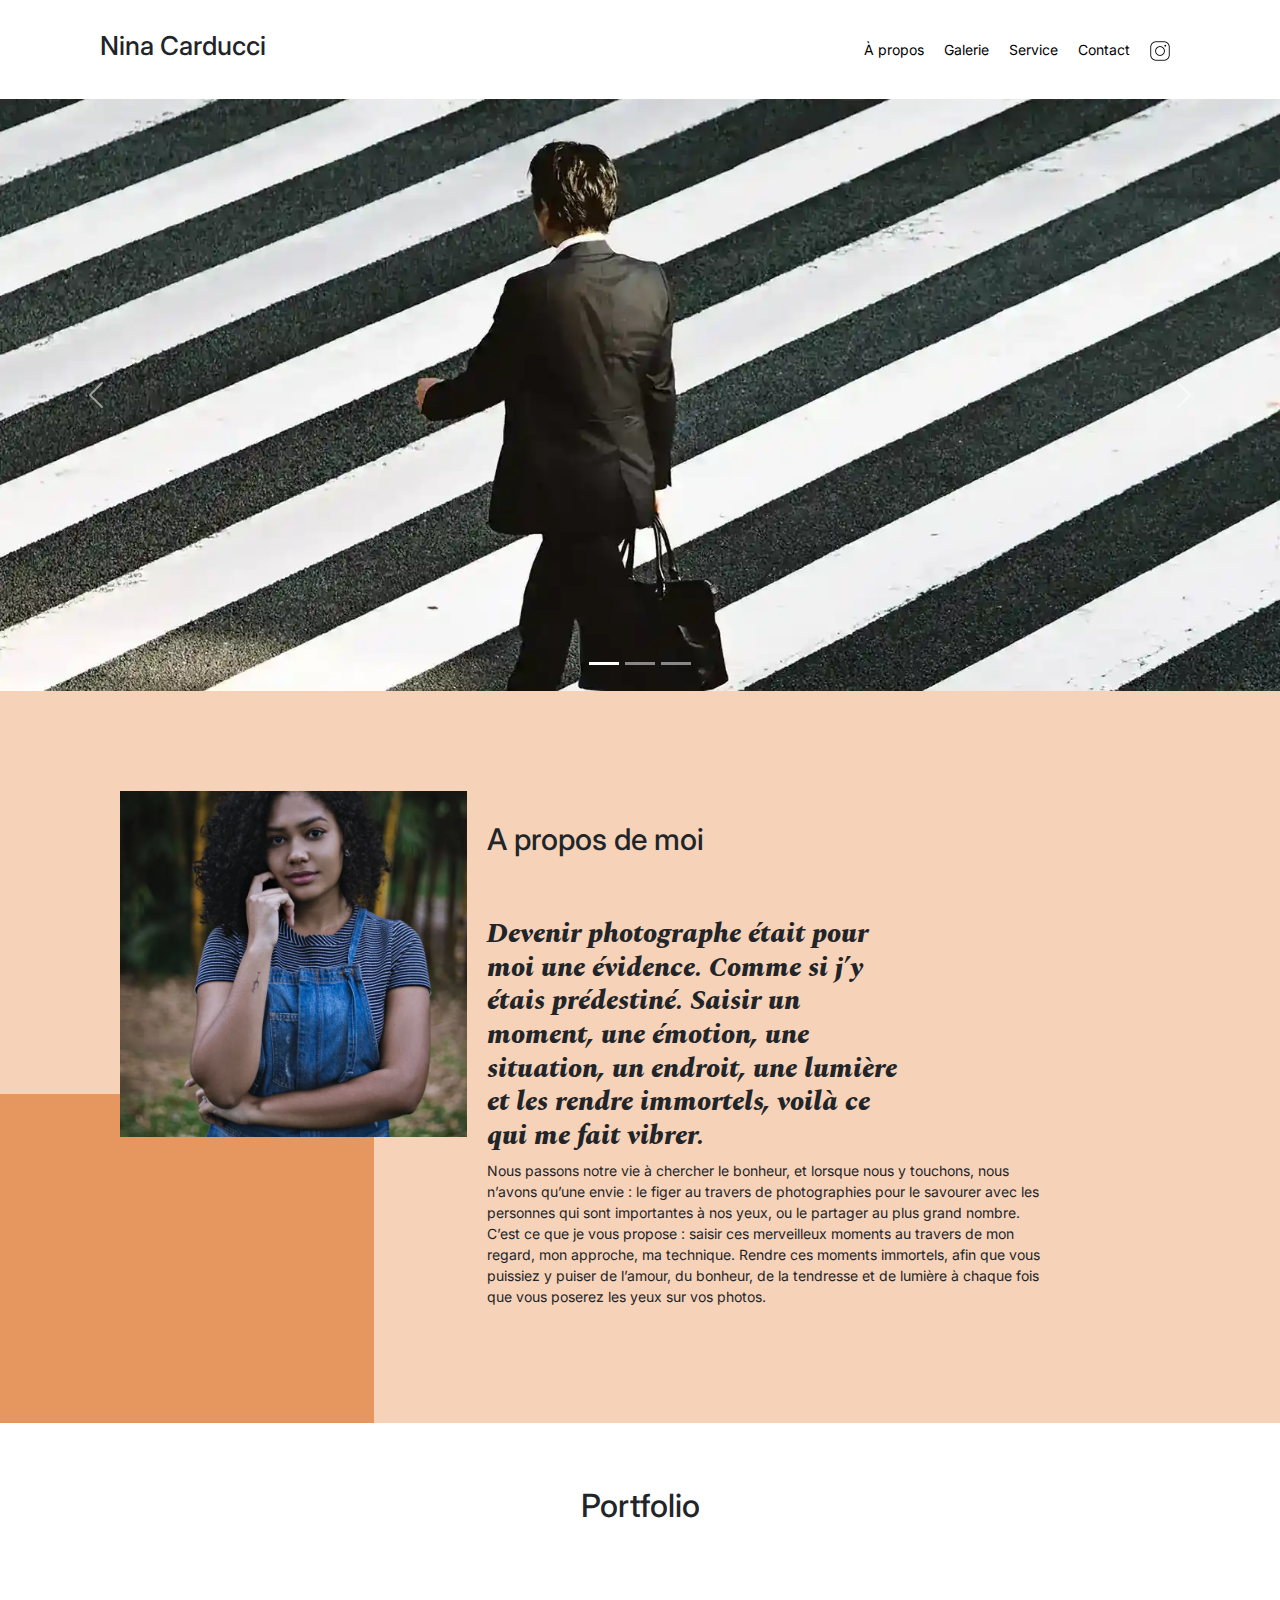
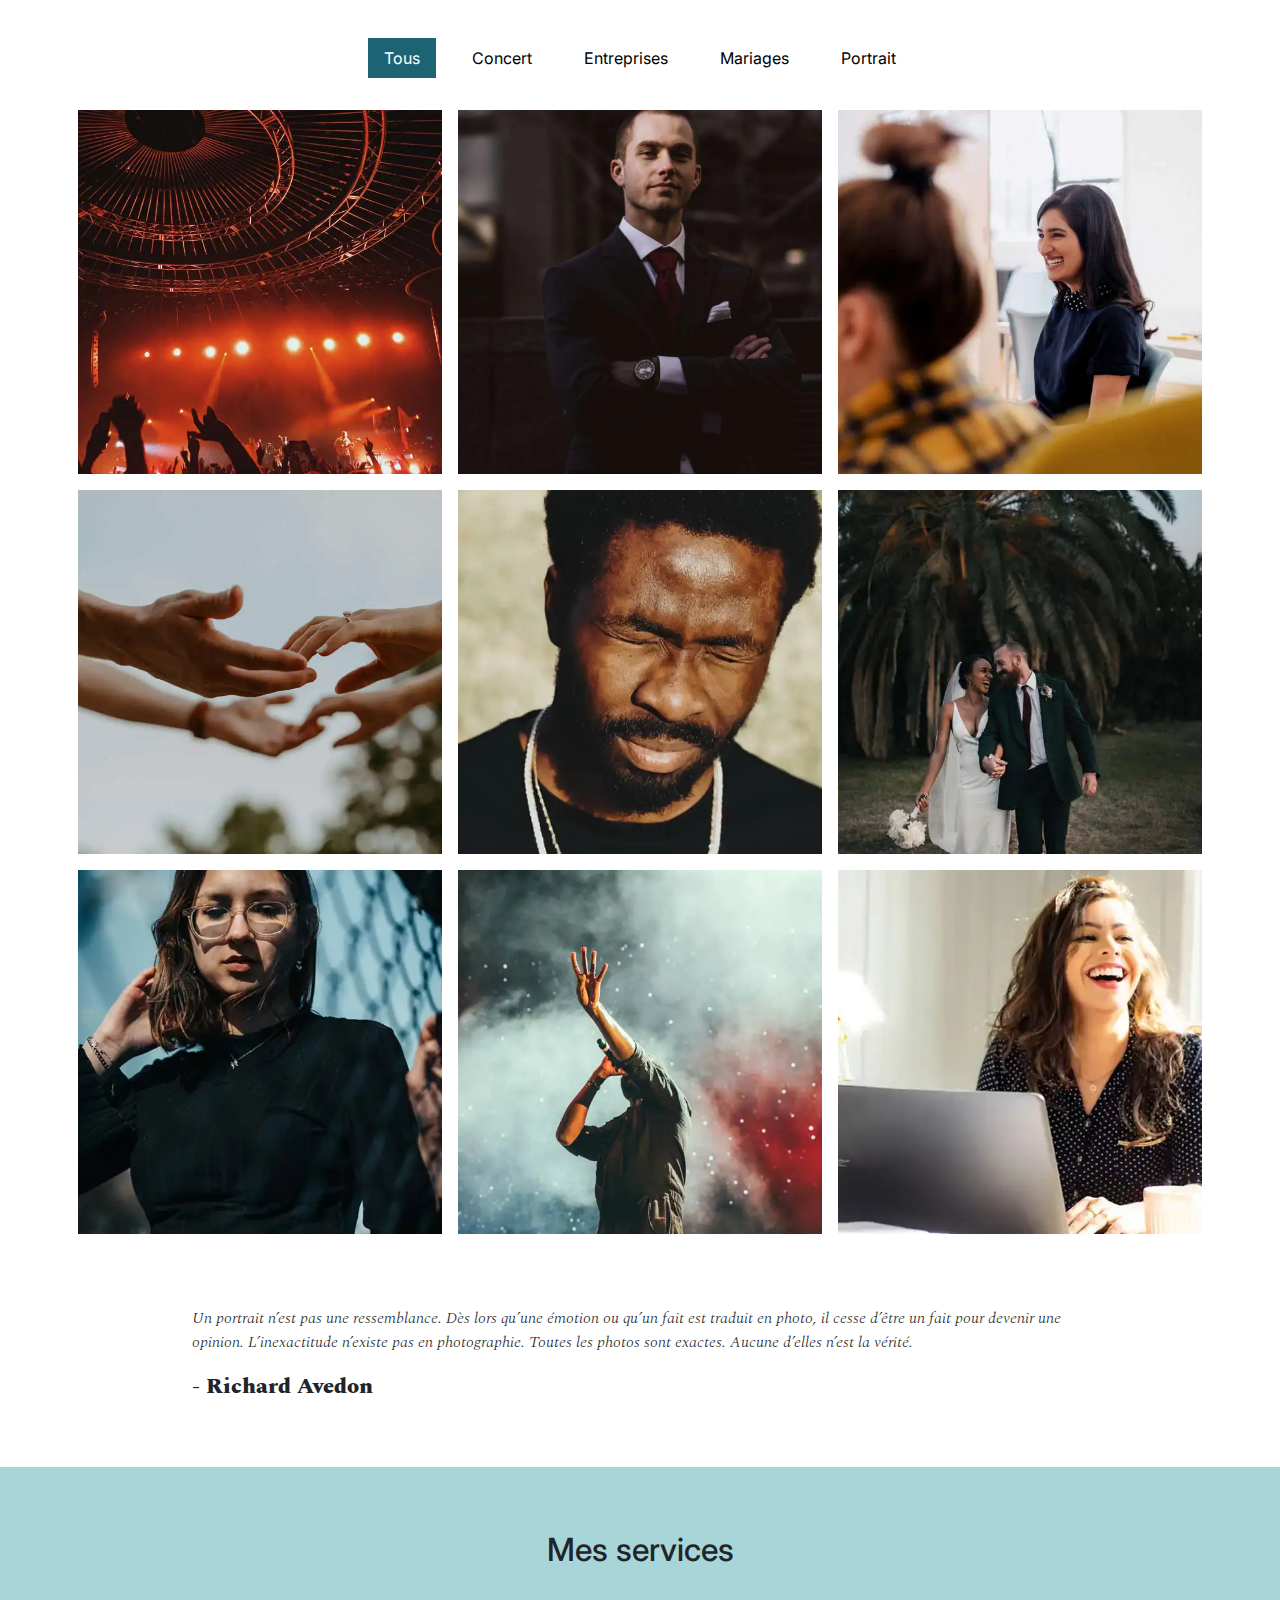
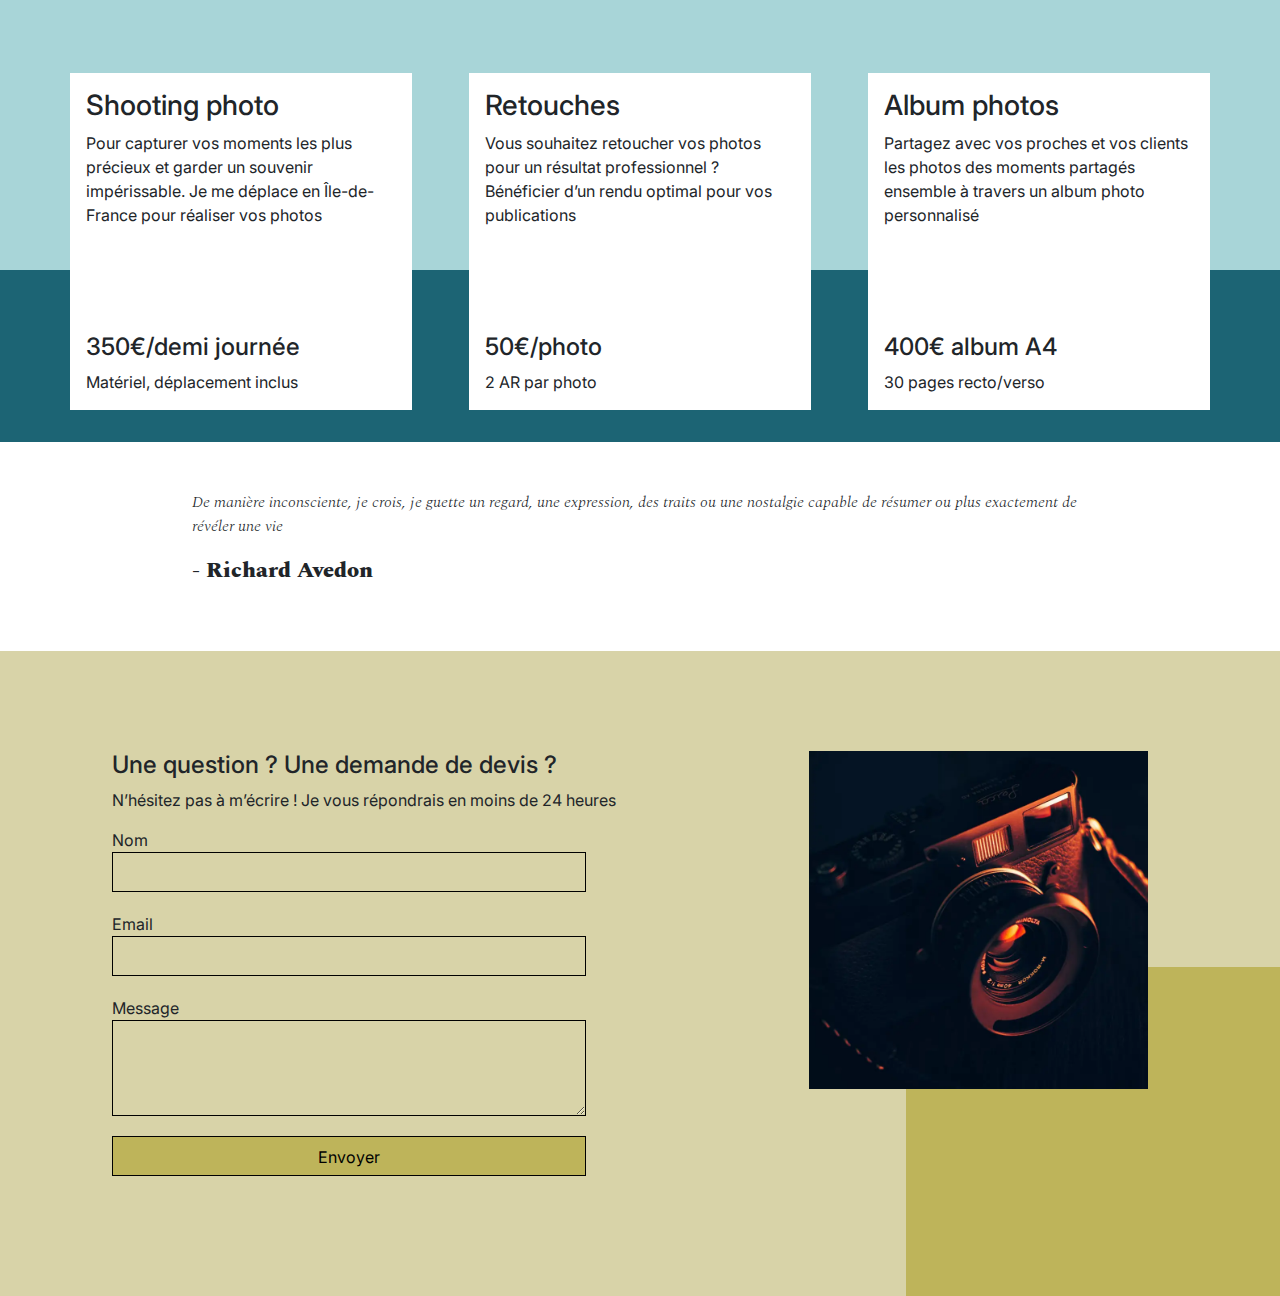
==== commit 8a0558fa: "rectif img about" ====
--- a/index.html
+++ b/index.html
@@ -220,9 +220,9 @@
       </div>
       <div id="about">
         <div class="picture left">
-          <img src="./assets/images/photographe-nina-carducci-w-840.webp" class="h-100"
-            width ="auto" alt="photographie nina carducci"
-            loading="lazy">
+          <img src="./assets/images/photographe-nina-carducci-w-840.webp" 
+          alt="photographie nina carducci"
+          loading="lazy">
         </div>
         <div id="about-me">
           <h2 class="about-me__title">A propos de moi</h2>
